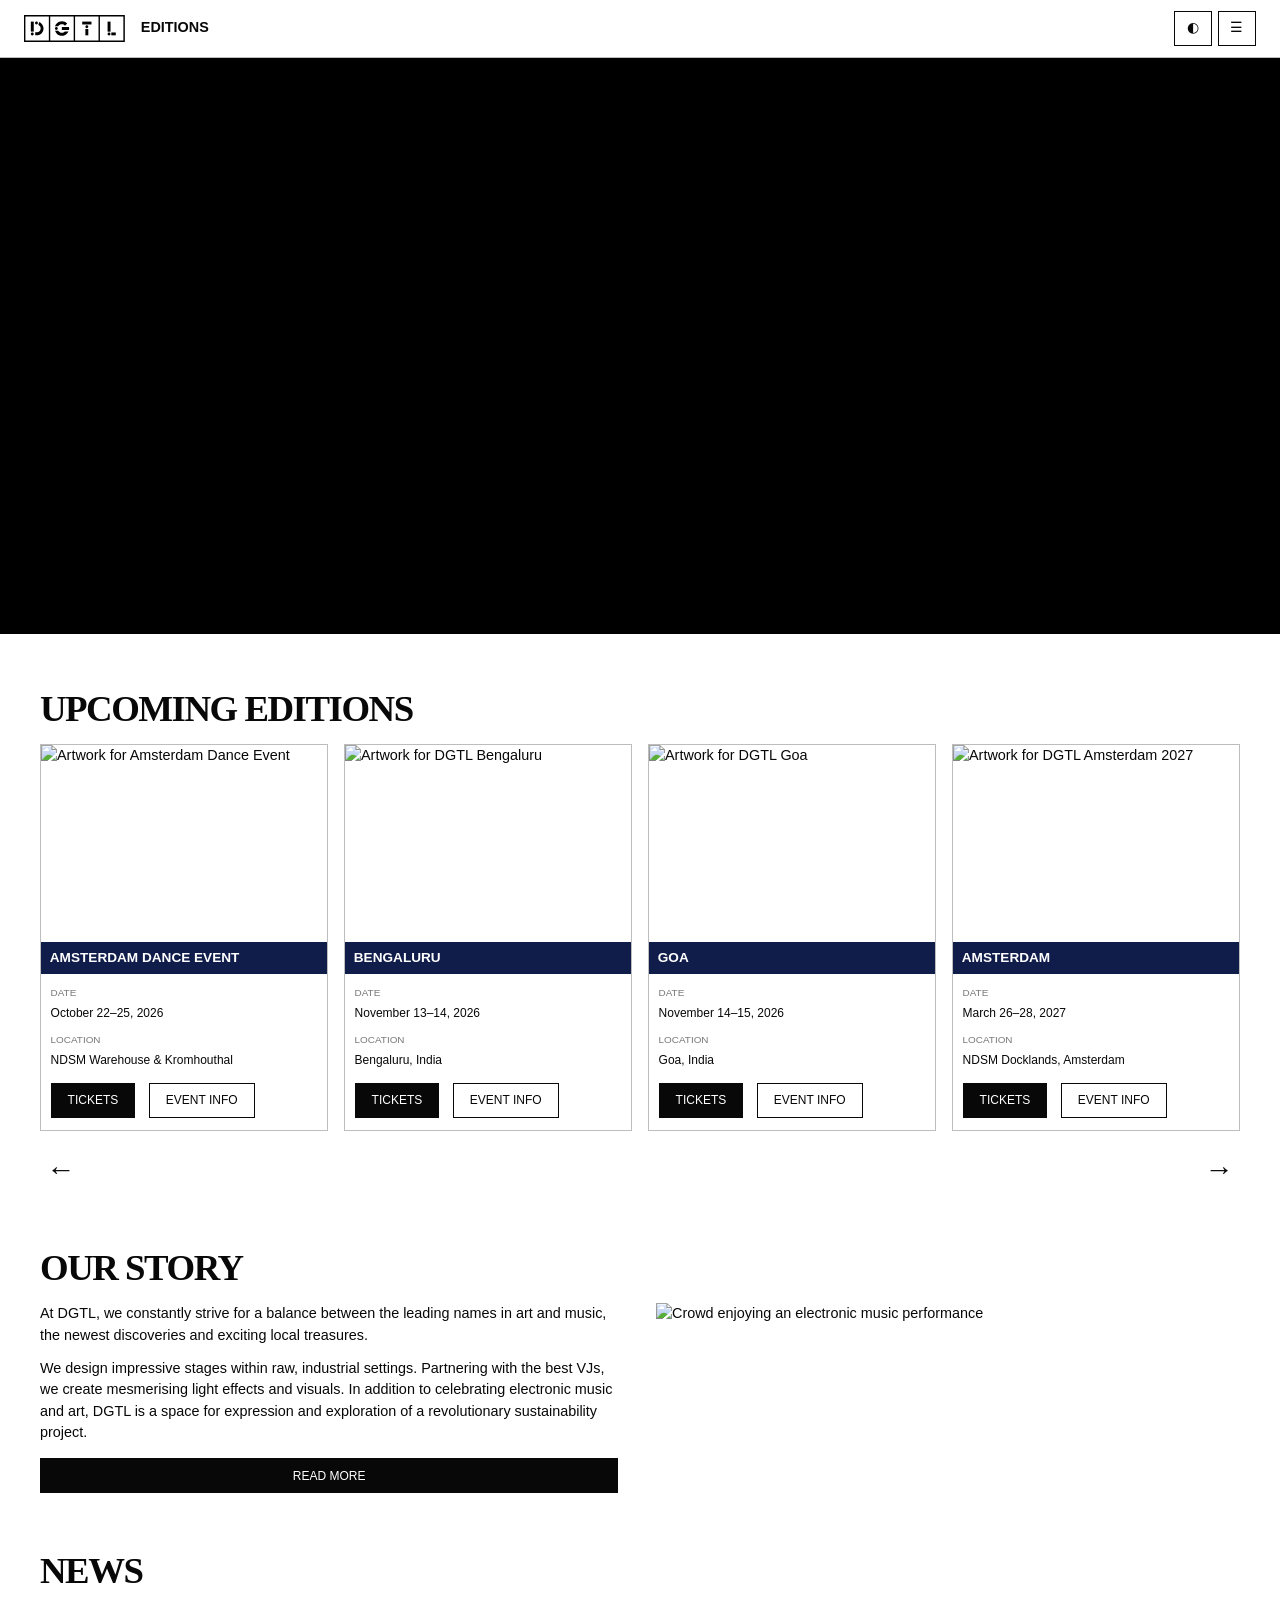
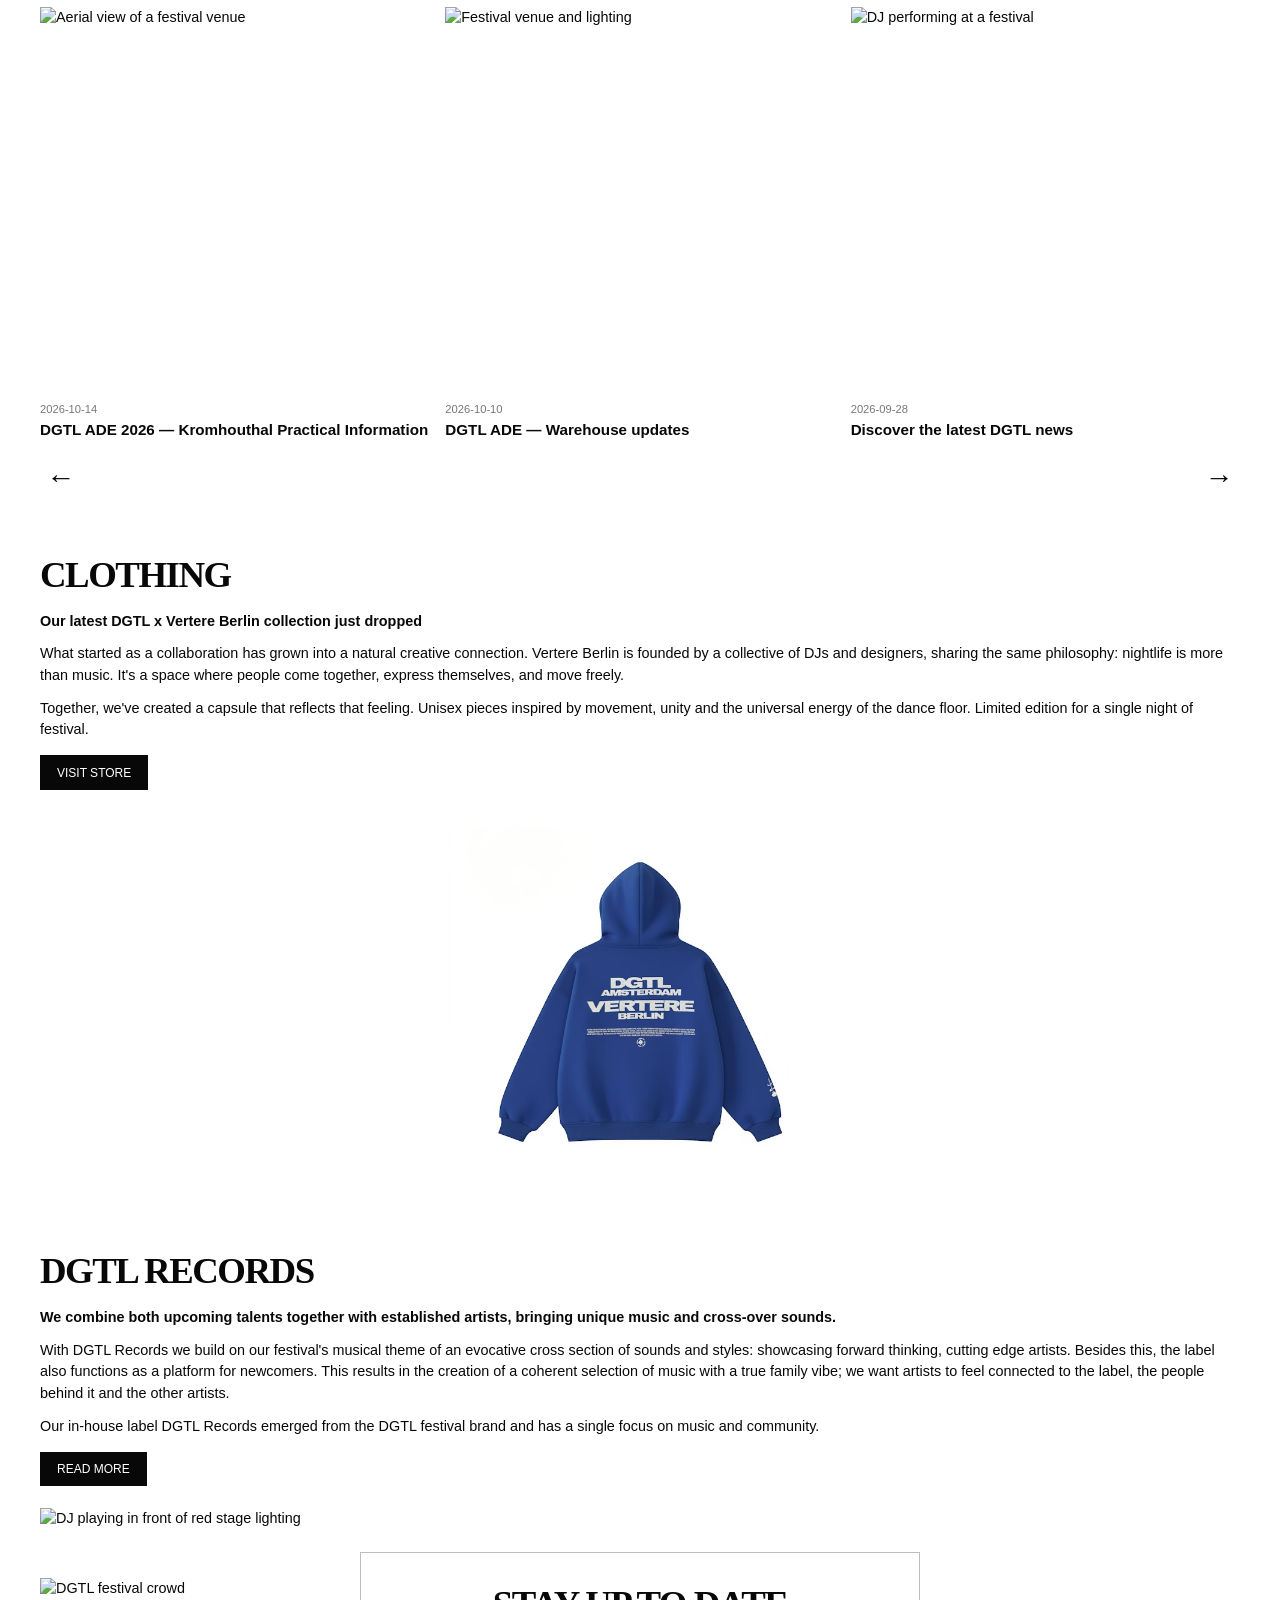
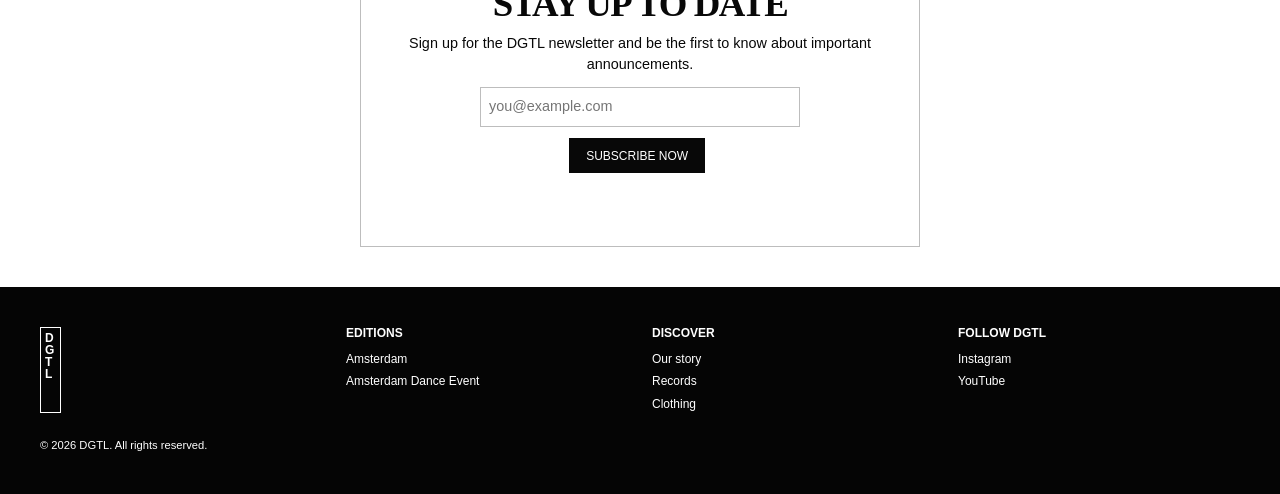
==== index.html @ 449e33d6 "Add files via upload" ====
<!DOCTYPE html>
<html lang="en">
<head>
    <meta charset="UTF-8">
    <meta name="viewport" content="width=device-width, initial-scale=1.0">
    <meta name="description" content="Discover DGTL: upcoming editions, music, clothing and records.">
    <title>DGTL — Homepage</title>
    <link rel="stylesheet" href="style/style.css">
    <script src="script/script.js" defer></script>
</head>
<body>
    <header class="site-header">
        <a class="logo" href="index.html" aria-label="DGTL homepage">
            <img src="img/logo.svg" alt="DGTL">
        </a>

        <nav>
            <ul>
                <li><a href="editions.html">Editions</a></li>
            </ul>
        </nav>

        <nav class="header-actions" aria-label="Main actions">
            <button class="icon-button" id="theme-button" type="button" aria-label="Switch to dark mode" aria-pressed="false">
                <span aria-hidden="true">◐</span>
            </button>
            <button class="icon-button menu-button" id="menu-button" type="button" aria-label="Open menu" aria-expanded="false" aria-controls="main-menu">
                <span aria-hidden="true">☰</span>
            </button>
        </nav>

        <nav class="main-menu" id="main-menu" aria-label="Main navigation">
            <a href="#editions">Editions</a>
            <a href="#story">Our story</a>
            <a href="#news">News</a>
            <a href="#clothing">Clothing</a>
            <a href="#records">DGTL Records</a>
            <button type="button" id="halloween-button">Halloween mode 🎃</button>
        </nav>
    </header>

    <main>
        <section class="hero" aria-label="DGTL introduction">
            <video autoplay muted loop playsinline poster="img/hero.jpg" aria-label="Festival visuals">
                <source src="img/header.mp4" type="video/mp4">
            </video>
        </section>

        <section class="content-section editions-section" id="editions">
            <h1>Upcoming editions</h1>
            <div class="horizontal-list">
                <article class="edition-card">
                    <a href="editions.html">
                        <img src="img/header.mp4" alt="Artwork for Amsterdam Dance Event" loading="lazy">
                        <h2>Amsterdam Dance Event</h2>
                    </a>
                    <p class="label">Date</p><p>October 22–25, 2026</p>
                    <p class="label">Location</p><p>NDSM Warehouse &amp; Kromhouthal</p>
                    <a class="button" href="#ade">Tickets</a>
                    <a class="button button-light" href="#ade">Event info</a>
                </article>

                <article class="edition-card">
                    <a href="#bengaluru">
                        <img src="img/header.mp4" alt="Artwork for DGTL Bengaluru" loading="lazy">
                        <h2>Bengaluru</h2>
                    </a>
                    <p class="label">Date</p><p>November 13–14, 2026</p>
                    <p class="label">Location</p><p>Bengaluru, India</p>
                    <a class="button" href="#bengaluru">Tickets</a>
                    <a class="button button-light" href="#bengaluru">Event info</a>
                </article>

                <article class="edition-card">
                    <a href="#goa">
                        <img src="img/header.mp4" alt="Artwork for DGTL Goa" loading="lazy">
                        <h2>Goa</h2>
                    </a>
                    <p class="label">Date</p><p>November 14–15, 2026</p>
                    <p class="label">Location</p><p>Goa, India</p>
                    <a class="button" href="#goa">Tickets</a>
                    <a class="button button-light" href="#goa">Event info</a>
                </article>

                <article class="edition-card">
                    <a href="amsterdam.html">
                        <img src="img/header.mp4" alt="Artwork for DGTL Amsterdam 2027" loading="lazy">
                        <h2>Amsterdam</h2>
                    </a>
                    <p class="label">Date</p><p>March 26–28, 2027</p>
                    <p class="label">Location</p><p>NDSM Docklands, Amsterdam</p>
                    <a class="button" href="amsterdam.html">Tickets</a>
                    <a class="button button-light" href="amsterdam.html">Event info</a>
                </article>
            </div>
            <div class="carousel-controls">
                <button type="button" class="arrow-button" id="editions-prev" aria-label="Scroll editions left">←</button>
                <button type="button" class="arrow-button" id="editions-next" aria-label="Scroll editions right">→</button>
            </div>
        </section>

        <section class="content-section story-section" id="story">
            <h2>Our story</h2>
            <p>At DGTL, we constantly strive for a balance between the leading names in art and music, the newest discoveries and exciting local treasures.</p>
            <p>We design impressive stages within raw, industrial settings. Partnering with the best VJs, we create mesmerising light effects and visuals. In addition to celebrating electronic music and art, DGTL is a space for expression and exploration of a revolutionary sustainability project.</p>
            <a class="button" href="#story">Read more</a>
            <img class="story-image" src="https://www.datocms-assets.com/146604/1736354357-charlottevdgaag-301.jpg?w=900&amp;h=650&amp;fit=crop" alt="Crowd enjoying an electronic music performance" loading="lazy">
        </section>

        <section class="content-section news-section" id="news">
            <h2>News</h2>
            <div class="horizontal-list news-list">
                <article class="news-card">
                    <a href="#news-one">
                        <img src="https://www.datocms-assets.com/146604/1740145522-dgtlhrsaturday2023-byinfo-kirstenvansanten-nl-179.jpg?w=600&amp;h=600&amp;fit=crop" alt="Aerial view of a festival venue" loading="lazy">
                        <p class="news-date">2026-10-14</p>
                        <h3>DGTL ADE 2026 — Kromhouthal Practical Information</h3>
                    </a>
                </article>
                <article class="news-card">
                    <a href="#news-two">
                        <img src="https://www.datocms-assets.com/146604/1738080850-04_17-dgtl-52.jpg?w=600&amp;h=600&amp;fit=crop" alt="Festival venue and lighting" loading="lazy">
                        <p class="news-date">2026-10-10</p>
                        <h3>DGTL ADE — Warehouse updates</h3>
                    </a>
                </article>
                <article class="news-card">
                    <a href="#news-three">
                        <img src="https://www.datocms-assets.com/146604/1741643101-2023_04_09_dgtl_sunday-227.jpg?w=600&amp;h=600&amp;fit=crop" alt="DJ performing at a festival" loading="lazy">
                        <p class="news-date">2026-09-28</p>
                        <h3>Discover the latest DGTL news</h3>
                    </a>
                </article>
            </div>
            <div class="carousel-controls">
                <button type="button" class="arrow-button" id="news-prev" aria-label="Scroll news left">←</button>
                <button type="button" class="arrow-button" id="news-next" aria-label="Scroll news right">→</button>
            </div>
        </section>

        <section class="content-section clothing-section" id="clothing">
            <h2>Clothing</h2>
            <p><strong>Our latest DGTL x Vertere Berlin collection just dropped</strong></p>
            <p>What started as a collaboration has grown into a natural creative connection. Vertere Berlin is founded by a collective of DJs and designers, sharing the same philosophy: nightlife is more than music. It's a space where people come together, express themselves, and move freely.</p>
            <p>Together, we've created a capsule that reflects that feeling. Unisex pieces inspired by movement, unity and the universal energy of the dance floor. Limited edition for a single night of festival.</p>
            <a class="button" href="https://store.dgtl.nl/">Visit store</a>
            <img class="product-image" src="img/blauwetrui.png" alt="DGTL x Vertere blue hoodie" loading="lazy">
        </section>

        <section class="content-section records-section" id="records">
            <h2>DGTL Records</h2>
            <p><strong>We combine both upcoming talents together with established artists, bringing unique music and cross-over sounds.</strong></p>
            <p>With DGTL Records we build on our festival's musical theme of an evocative cross section of sounds and styles: showcasing forward thinking, cutting edge artists. Besides this, the label also functions as a platform for newcomers. This results in the creation of a coherent selection of music with a true family vibe; we want artists to feel connected to the label, the people behind it and the other artists.</p>
            <p>Our in-house label DGTL Records emerged from the DGTL festival brand and has a single focus on music and community.</p>
            <a class="button" href="#records">Read more</a>
            <img class="records-image" src="https://www.datocms-assets.com/146604/1741643101-2023_04_09_dgtl_sunday-227.jpg?w=900&amp;h=650&amp;fit=crop" alt="DJ playing in front of red stage lighting" loading="lazy">
        </section>

        <section class="newsletter-section">
            <img src="https://www.datocms-assets.com/146604/1738080850-04_17-dgtl-52.jpg?w=900&amp;h=650&amp;fit=crop" alt="DGTL festival crowd" loading="lazy">
            <div class="newsletter-card">
                <h2>Stay up to date</h2>
                <p>Sign up for the DGTL newsletter and be the first to know about important announcements.</p>
                <form id="newsletter-form">
                    <label for="email">Email address</label>
                    <input type="email" id="email" name="email" autocomplete="email" required placeholder="you@example.com">
                    <button class="button" type="submit">Subscribe now</button>
                    <p class="form-message" id="form-message" aria-live="polite"></p>
                </form>
            </div>
        </section>
    </main>

    <footer class="site-footer">
        <a class="footer-logo" href="index.html" aria-label="DGTL homepage">D<br>G<br>T<br>L</a>
        <nav aria-label="Editions">
            <h2>Editions</h2>
            <a href="#editions">Amsterdam</a>
            <a href="#editions">Amsterdam Dance Event</a>
        </nav>
        <nav aria-label="Discover">
            <h2>Discover</h2>
            <a href="#story">Our story</a>
            <a href="#records">Records</a>
            <a href="#clothing">Clothing</a>
        </nav>
        <nav aria-label="Follow DGTL">
            <h2>Follow DGTL</h2>
            <a href="https://www.instagram.com/dgtlfestival/">Instagram</a>
            <a href="https://www.youtube.com/">YouTube</a>
        </nav>
        <p class="copyright">© 2026 DGTL. All rights reserved.</p>
    </footer>
</body>
</html>
---- style/style.css ----
/* Algemene instellingen */
:root {
    --background: #ffffff;
    --text: #080808;
    --surface: #f4f4f4;
    --border: #bdbdbd;
    --accent: #101d4a;
    --button-text: #ffffff;
    --content-width: 75rem;
}

* {
    box-sizing: border-box;
}

html {
    scroll-behavior: smooth;
}

body {
    margin: 0;
    color: var(--text);
    background: var(--background);
    font-family: Arial, Helvetica, sans-serif;
    font-size: 0.9rem;
    line-height: 1.5;
    transition: background-color 250ms ease, color 250ms ease;
}

img, video {
    display: block;
    max-width: 100%;
}

img {
    height: auto;
}

a {
    color: inherit;
    text-decoration: none;
}

button, input {
    font: inherit;
}

button, a {
    -webkit-tap-highlight-color: transparent;
}

a:focus-visible, button:focus-visible, input:focus-visible {
    outline: 3px solid #315bff;
    outline-offset: 3px;
}

h1, h2, h3, p {
    margin-top: 0;
}

h1, h2 {
    font-family: Georgia, 'Times New Roman', serif;
    font-weight: 900;
    text-transform: uppercase;
    line-height: 1.05;
}

h1, h2 {
    font-size: clamp(1.45rem, 4vw, 2.3rem);
    letter-spacing: -0.04em;
}

h3 {
    font-size: 0.95rem;
    line-height: 1.25;
}

/* Header */
.site-header {
    position: relative;
    z-index: 2;
    display: flex;
    align-items: center;
    justify-content: space-between;
    gap: 1rem;
    min-height: 3.6rem;
    padding: 0.45rem 0.8rem;
    border-bottom: 1px solid var(--border);
    background: var(--background);
}

header nav:first-of-type {
    flex: 1;
}

header nav ul {
    display: flex;
    align-items: center;
    gap: 2rem;

    padding: 0;
    margin: 0;

    list-style: none;
}

header nav li a {
    display: inline-block;
    padding: 0.5rem 0;

    font-size: 0.9rem;
    font-weight: 700;
    text-transform: uppercase;
}

header nav li a:hover {
    text-decoration: underline;
    text-underline-offset: 4px;
}

.logo img {
    width: 6.3rem;
}

.header-actions {
    display: flex;
    gap: 0.35rem;
}

.icon-button {
    display: grid;
    place-items: center;
    min-width: 2.4rem;
    min-height: 2.2rem;
    border: 1px solid var(--text);
    color: var(--text);
    background: var(--background);
    cursor: pointer;
}

.icon-button:hover {
    color: var(--button-text);
    background: var(--accent);
}

.main-menu {
    display: none;
    position: absolute;
    top: 100%;
    right: 0.8rem;
    width: min(17rem, calc(100vw - 1.6rem));
    padding: 0.75rem;
    border: 1px solid var(--border);
    background: var(--background);
    box-shadow: 0 0.6rem 1.5rem rgb(0 0 0 / 15%);
}

.main-menu.is-open {
    display: grid;
    gap: 0.25rem;
}

.main-menu a, .main-menu button {
    padding: 0.7rem;
    text-align: left;
    border: 0;
    color: var(--text);
    background: transparent;
    cursor: pointer;
}

.main-menu a:hover, .main-menu button:hover {
    background: var(--surface);
    text-decoration: underline;
    text-underline-offset: 0.2rem;
}

/* Grote hero-video */
.hero {
    background: #000;
}

.hero video {
    width: 100%;
    height: clamp(5.2rem, 25vw, 22rem);
    object-fit: cover;
}

/* Algemene secties */
.content-section {
    width: min(var(--content-width), calc(100% - 1.5rem));
    margin: 0 auto;
    padding: 2.3rem 0 0;
}

.content-section h1, .content-section h2 {
    margin-bottom: 1rem;
}

.content-section p {
    margin-bottom: 0.7rem;
}

.button {
    display: inline-flex;
    align-items: center;
    justify-content: center;
    min-height: 2rem;
    margin: 0.2rem 0.35rem 0.2rem 0;
    padding: 0.45rem 1rem;
    border: 1px solid var(--text);
    color: var(--button-text);
    background: var(--text);
    font-size: 0.75rem;
    text-align: center;
    text-transform: uppercase;
    transition: color 180ms ease, background-color 180ms ease, transform 180ms ease;
}

.button:hover {
    color: var(--text);
    background: var(--background);
    transform: translateY(-2px);
}

.button-light {
    color: var(--text);
    background: var(--background);
}

.button-light:hover {
    color: var(--button-text);
    background: var(--text);
}

/* Horizontale editie- en nieuwskaarten */
.horizontal-list {
    display: grid;
    grid-auto-columns: 82%;
    grid-auto-flow: column;
    gap: 0.7rem;
    overflow-x: auto;
    padding: 0 0 0.8rem;
    scroll-snap-type: x mandatory;
    scrollbar-width: thin;
}

.edition-card, .news-card {
    min-width: 0;
    scroll-snap-align: start;
}

.edition-card {
    padding-bottom: 0.8rem;
    border: 1px solid var(--border);
}

.edition-card > a:first-child {
    display: block;
}

.edition-card img, .news-card img {
    width: 100%;
    aspect-ratio: 1.45 / 1;
    object-fit: cover;
    transition: transform 250ms ease, filter 250ms ease;
}

.edition-card h2 {
    margin: 0;
    padding: 0.55rem;
    color: white;
    background: var(--accent);
    font-family: Arial, Helvetica, sans-serif;
    font-size: 0.85rem;
    letter-spacing: 0;
}

.edition-card p {
    margin: 0.2rem 0.6rem;
    font-size: 0.75rem;
}

.edition-card .label {
    margin-top: 0.7rem;
    color: #777;
    font-size: 0.62rem;
    text-transform: uppercase;
}

.edition-card .button {
    margin: 0.7rem 0 0 0.6rem;
}

.edition-card:hover img, .news-card:hover img {
    transform: scale(1.025);
    filter: contrast(1.08);
}

.carousel-controls {
    display: flex;
    justify-content: space-between;
    margin-top: 0.2rem;
}

.arrow-button {
    min-width: 2.6rem;
    min-height: 2.6rem;
    border: 0;
    color: var(--text);
    background: transparent;
    font-size: 1.8rem;
    cursor: pointer;
}

.arrow-button:hover {
    transform: translateX(3px);
}

/* Our story */
.story-image {
    width: 100%;
    max-height: 24rem;
    margin-top: 1.2rem;
    object-fit: cover;
}

/* News */
.news-card img {
    aspect-ratio: 1 / 1;
}

.news-card .news-date {
    margin: 0.35rem 0 0.1rem;
    color: #777;
    font-size: 0.7rem;
}

.news-card h3 {
    margin: 0;
}

/* Clothing and records */
.product-image, .records-image {
    width: 100%;
    margin-top: 1.2rem;
    object-fit: cover;
}

.product-image {
    max-height: 24rem;
    object-fit: contain;
}

.records-image {
    max-height: 24rem;
}

/* Newsletter */
.newsletter-section {
    position: relative;
    width: min(var(--content-width), calc(100% - 1.5rem));
    margin: 3rem auto 2.5rem;
}

.newsletter-section > img {
    width: 100%;
    max-height: 24rem;
    object-fit: cover;
}

.newsletter-card {
    position: relative;
    width: 92%;
    margin: -1.5rem auto 0;
    padding: 1.2rem;
    color: var(--text);
    background: var(--background);
    text-align: center;
    border: 1px solid var(--border);
}

.newsletter-card h2 {
    margin-bottom: 0.6rem;
}

.newsletter-card p {
    margin-bottom: 0.7rem;
}

.newsletter-card form {
    display: grid;
    gap: 0.5rem;
    justify-items: center;
}

.newsletter-card label {
    position: absolute;
    width: 1px;
    height: 1px;
    overflow: hidden;
    clip-path: inset(50%);
}

.newsletter-card input {
    width: min(100%, 20rem);
    min-height: 2.5rem;
    padding: 0.5rem;
    border: 1px solid var(--border);
    color: var(--text);
    background: var(--background);
}

.form-message {
    min-height: 1.2rem;
    font-size: 0.8rem;
}

/* Footer */
.site-footer {
    display: grid;
    grid-template-columns: repeat(2, minmax(0, 1fr));
    gap: 1.5rem;
    padding: 1.5rem 1rem;
    color: #fff;
    background: #050505;
}

.footer-logo {
    display: block;
    width: fit-content;
    padding: 0.25rem;
    border: 1px solid white;
    font-weight: 900;
    line-height: 1;
    letter-spacing: 0.1em;
}

.site-footer nav {
    display: grid;
    align-content: start;
    gap: 0.3rem;
}

.site-footer h2 {
    margin-bottom: 0.3rem;
    font-family: Arial, Helvetica, sans-serif;
    font-size: 0.75rem;
    letter-spacing: 0;
}

.site-footer a {
    font-size: 0.75rem;
}

.site-footer a:hover {
    text-decoration: underline;
}

.copyright {
    grid-column: 1 / -1;
    margin: 0;
    font-size: 0.7rem;
}

/* Thema's: JavaScript zet een klasse op body */
body.dark-mode {
    --background: #111111;
    --text: #f5f5f5;
    --surface: #242424;
    --border: #555555;
    --accent: #333333;
    --button-text: #111111;
}

body.halloween-mode {
    --background: #17100b;
    --text: #fff0df;
    --surface: #2c1a10;
    --border: #a84c16;
    --accent: #f26a13;
    --button-text: #111111;
}

body.halloween-mode .edition-card h2 {
    color: #1b0e05;
    background: #ff8a24;
}

body.halloween-mode .hero {
    background: #1b0e05;
}

/* Beweging verminderen als de bezoeker dit instelt */
@media (prefers-reduced-motion: reduce) {
    html {
        scroll-behavior: auto;
    }

    *, *::before, *::after {
        animation-duration: 0.01ms !important;
        transition-duration: 0.01ms !important;
        scroll-behavior: auto !important;
    }
}

/* Grotere schermen */
@media (min-width: 700px) {
    .site-header {
        padding-inline: 1.5rem;
    }

    .main-menu {
        right: 1.5rem;
    }

    .content-section {
        padding-top: 3.5rem;
    }

    .horizontal-list {
        grid-auto-columns: minmax(15rem, 1fr);
        grid-auto-columns: 32%;
        gap: 1rem;
    }

    .story-section {
        display: grid;
        grid-template-columns: 1fr 1fr;
        column-gap: 2rem;
        align-items: start;
    }

    .story-section h2 {
        grid-column: 1 / -1;
    }

    .story-image {
        grid-column: 2;
        grid-row: 2 / span 4;
        margin-top: 0;
    }

    .newsletter-card {
        width: min(70%, 35rem);
        margin-top: -3rem;
        padding: 2rem;
    }

    .site-footer {
        grid-template-columns: repeat(4, minmax(0, 1fr));
        padding: 2.5rem;
    }
}

@media (min-width: 1000px) {
    .hero video {
        height: min(55vw, 36rem);
    }

    .horizontal-list {
        grid-auto-columns: calc((100% - 3rem) / 4);
    }

    .news-list {
        grid-auto-columns: calc((100% - 2rem) / 3);
    }
}

/* Amsterdam editions page */

.amsterdam-hero {
    position: relative;
    width: 100%;
    height: 500px;
    overflow: hidden;
}

.amsterdam-hero video {
    width: 100%;
    height: 100%;
    object-fit: cover;
}

.amsterdam-event-info {
    display: grid;
    grid-template-columns: 1fr 2fr;
    gap: 40px;
    padding: 50px 5%;
}

@media (max-width: 700px) {
    .amsterdam-hero {
        height: 300px;
    }

    .amsterdam-event-info {
        grid-template-columns: 1fr;
        gap: 25px;
        padding: 30px 5%;
    }
}

/* ========================================
   AMSTERDAM EDITIONS PAGINA
======================================== */

.amsterdam-page .amsterdam-hero {
    position: relative;
    display: grid;
    place-items: center;
    height: clamp(16rem, 42vw, 35rem);
    overflow: hidden;
    color: white;
    background: #3720b8;
    text-align: center;
}

.amsterdam-page .amsterdam-hero video,
.amsterdam-page .amsterdam-hero-fallback {
    position: absolute;
    inset: 0;
    width: 100%;
    height: 100%;
    object-fit: cover;
}

.amsterdam-page .amsterdam-hero-fallback {
    background:
        linear-gradient(135deg, transparent 20%, #a627e6 20% 42%, transparent 42%),
        linear-gradient(35deg, #e94365 0 25%, #3520e8 25% 60%, #11152f 60%);
}

.amsterdam-page .amsterdam-hero-content {
    position: relative;
    z-index: 1;
    padding: 1rem;
    text-shadow: 0 2px 10px rgb(0 0 0 / 35%);
}

.amsterdam-page .amsterdam-hero h1 {
    font-family: Arial, Helvetica, sans-serif;
    font-size: clamp(2rem, 7vw, 5rem);
    line-height: 0.95;
    letter-spacing: -0.06em;
}

.amsterdam-page .amsterdam-event-info {
    display: grid;
    grid-template-columns: minmax(13rem, 0.8fr) minmax(0, 1.7fr);
    gap: clamp(1.5rem, 5vw, 4.5rem);
    width: min(var(--content-width), calc(100% - 1.5rem));
    margin: 0 auto;
    padding-top: 2.5rem;
}

.amsterdam-page .amsterdam-signup {
    display: flex;
    width: 100%;
    background: #1717e9;
    color: white;
}

.amsterdam-page .amsterdam-event-details {
    display: grid;
    gap: 1.2rem;
    margin-top: 0.8rem;
    padding: 1.4rem;
    background: #f0f0f5;
    color: #111;
    font-size: 0.75rem;
}

.amsterdam-page .amsterdam-detail-label {
    display: block;
    margin-bottom: 0.3rem;
    color: #777;
    font-size: 0.6rem;
    text-transform: uppercase;
}

.amsterdam-page .amsterdam-tabs,
.amsterdam-page .amsterdam-faq-tabs {
    display: flex;
    gap: 1.2rem;
    border-bottom: 1px solid var(--text);
}

.amsterdam-page .amsterdam-tab,
.amsterdam-page .amsterdam-faq-tabs button {
    padding: 0.6rem 0;
    border: 0;
    color: var(--text);
    background: transparent;
    font-size: 0.75rem;
    text-transform: uppercase;
    cursor: pointer;
}

.amsterdam-page .amsterdam-tab.is-active,
.amsterdam-page .amsterdam-faq-tabs button.is-active {
    color: #1717e9;
    text-decoration: underline;
    text-underline-offset: 0.3rem;
}

.amsterdam-page .is-hidden {
    display: none !important;
}

.amsterdam-page .amsterdam-about-image {
    width: min(100%, 32rem);
    max-height: 24rem;
    margin: 1.5rem auto;
    object-fit: cover;
}

.amsterdam-page .amsterdam-video-card {
    position: relative;
    display: block;
    width: min(100%, 25rem);
    margin: 1.5rem auto;
}

.amsterdam-page .amsterdam-video-card img {
    width: 100%;
    aspect-ratio: 16 / 9;
    object-fit: cover;
}

.amsterdam-page .amsterdam-video-card span {
    position: absolute;
    top: 50%;
    left: 50%;
    display: grid;
    width: 3rem;
    height: 3rem;
    place-items: center;
    border-radius: 50%;
    color: white;
    background: rgb(0 0 0 / 65%);
    transform: translate(-50%, -50%);
}

.amsterdam-page .amsterdam-carousel-track {
    display: flex;
    gap: 0.7rem;
    overflow-x: auto;
    scroll-snap-type: x mandatory;
    scrollbar-width: none;
}

.amsterdam-page .amsterdam-carousel-track img {
    flex: 0 0 78%;
    width: 78%;
    aspect-ratio: 4 / 3;
    object-fit: cover;
    scroll-snap-align: start;
}

.amsterdam-page .amsterdam-carousel-arrow {
    margin-top: 0.4rem;
    border: 0;
    background: transparent;
    color: var(--text);
    font-size: 1.8rem;
    cursor: pointer;
}

.amsterdam-page .amsterdam-news-grid {
    display: grid;
    grid-template-columns: repeat(2, minmax(0, 1fr));
    gap: 0.8rem;
}

.amsterdam-page .amsterdam-news-card img {
    width: 100%;
    aspect-ratio: 1 / 1;
    object-fit: cover;
}

.amsterdam-page .amsterdam-merch {
    display: grid;
    grid-template-columns: 1fr 1fr;
    gap: 2rem;
    align-items: center;
}

.amsterdam-page .amsterdam-merch-image img {
    width: 100%;
}

.amsterdam-page .amsterdam-partner-grid {
    display: grid;
    grid-template-columns: repeat(4, minmax(0, 1fr));
    gap: 2rem 1rem;
    align-items: center;
    text-align: center;
    font-weight: 900;
}

.amsterdam-page .amsterdam-partner-round {
    display: grid;
    width: 3.5rem;
    height: 3.5rem;
    place-items: center;
    justify-self: center;
    border: 2px solid var(--text);
    border-radius: 50%;
}

.amsterdam-page .amsterdam-faq-list details {
    border-bottom: 1px solid var(--border);
}

.amsterdam-page .amsterdam-faq-list summary {
    padding: 0.9rem 1.5rem 0.9rem 0;
    cursor: pointer;
    font-size: 0.72rem;
    font-weight: 700;
    text-transform: uppercase;
}

.amsterdam-page .amsterdam-faq-list details p {
    font-size: 0.8rem;
}

@media (max-width: 699px) {
    .amsterdam-page .amsterdam-event-info {
        grid-template-columns: 1fr;
        gap: 2rem;
        padding-top: 1.5rem;
    }

    .amsterdam-page .amsterdam-hero {
        height: 48vw;
        min-height: 14rem;
    }

    .amsterdam-page .amsterdam-news-grid {
        gap: 0.65rem;
    }

    .amsterdam-page .amsterdam-news-card h3 {
        font-size: 0.7rem;
    }

    .amsterdam-page .amsterdam-merch {
        grid-template-columns: 1fr;
        gap: 1.3rem;
    }

    .amsterdam-page .amsterdam-partner-grid {
        grid-template-columns: repeat(2, minmax(0, 1fr));
    }
}

/* Algemene verbeteringen voor de mobiele weergave */
.amsterdam-page {
    width: 100%;
    overflow-x: hidden;
}

.amsterdam-page img,
.amsterdam-page video {
    max-width: 100%;
}

.amsterdam-page .amsterdam-news-grid,
.amsterdam-page .amsterdam-partner-grid {
    width: 100%;
    box-sizing: border-box;
}

.amsterdam-page .amsterdam-news-card img {
    display: block;
    width: 100%;
    height: auto;
    object-fit: cover;
}

.amsterdam-page .amsterdam-hero video {
    display: block;
    width: 100%;
    height: 100%;
    object-fit: cover;
}

@media (max-width: 600px) {
    .amsterdam-page .amsterdam-news-grid {
        grid-template-columns: 1fr;
    }

    .amsterdam-page .amsterdam-news-card {
        min-width: 0;
    }
}

/* Header van de Amsterdam-pagina */
.amsterdam-page .site-header {
    display: flex;
    align-items: center;
    justify-content: space-between;
    gap: 0.6rem;
    padding: 0.6rem 1rem;
}

.amsterdam-page .site-header .brand {
    display: block;
    flex: 0 0 auto;
}

.amsterdam-page .site-header .brand img {
    width: 6rem;
    max-width: 100%;
}

.amsterdam-page .main-nav {
    display: flex;
    flex: 1 1 auto;
    align-items: center;
    justify-content: center;
    gap: clamp(0.4rem, 1.5vw, 1.5rem);
}

.amsterdam-page .main-nav a {
    font-size: clamp(0.55rem, 1vw, 0.85rem);
    line-height: 1.2;
    text-transform: uppercase;
}

.amsterdam-page .main-nav a.active {
    font-weight: 700;
}

.amsterdam-page .header-actions {
    flex: 0 0 auto;
}

@media (max-width: 600px) {
    .amsterdam-page .site-header {
        gap: 0.4rem;
        padding: 0.5rem;
    }

    .amsterdam-page .site-header .brand img {
        width: 4.5rem;
    }

    .amsterdam-page .main-nav {
        flex-direction: column;
        align-items: flex-start;
        gap: 0.2rem;
        min-width: 0;
    }

    .amsterdam-page .main-nav a {
        padding: 0;
        font-size: 0.6rem;
    }

    .amsterdam-page .header-actions {
        gap: 0.2rem;
    }

    .amsterdam-page .icon-button {
        min-width: 2rem;
        min-height: 2rem;
        padding: 0.2rem;
    }
}

/* Uitlijning van de Amsterdam-secties */
.amsterdam-page .section-wrap {
    width: min(var(--content-width), calc(100% - 2rem));
    margin-right: auto;
    margin-left: auto;
}

.amsterdam-page #gallery,
.amsterdam-page #event-news,
.amsterdam-page .partners,
.amsterdam-page .faq-section {
    padding-top: 2.5rem;
}

.amsterdam-page .section-heading {
    display: flex;
    align-items: baseline;
    justify-content: space-between;
    gap: 1rem;
}

.amsterdam-page .amsterdam-carousel-track {
    display: flex;
    gap: 0.8rem;
    overflow-x: auto;
    padding-bottom: 0.75rem;
    scroll-snap-type: x mandatory;
    -webkit-overflow-scrolling: touch;
}

.amsterdam-page .amsterdam-carousel-track img {
    flex: 0 0 80%;
    width: 80%;
    height: auto;
    aspect-ratio: 4 / 3;
    object-fit: cover;
    scroll-snap-align: start;
}

.amsterdam-page .amsterdam-news-grid {
    display: grid;
    grid-template-columns: repeat(2, minmax(0, 1fr));
    gap: 1rem;
}

.amsterdam-page .amsterdam-news-card {
    min-width: 0;
}

.amsterdam-page .amsterdam-news-card img {
    width: 100%;
    aspect-ratio: 4 / 3;
    object-fit: cover;
}

.amsterdam-page .amsterdam-news-card .date {
    margin-top: 0.75rem;
    color: #777;
    font-size: 0.7rem;
}

@media (max-width: 600px) {
    .amsterdam-page .section-wrap {
        width: calc(100% - 2rem);
    }

    .amsterdam-page .amsterdam-news-grid {
        grid-template-columns: 1fr;
        gap: 1.5rem;
    }

    .amsterdam-page .amsterdam-carousel-track img {
        flex-basis: 85%;
        width: 85%;
    }
}

/* ========================================
   FIXES VOOR DE AMSTERDAM-PAGINA
======================================== */

/* Algemene instellingen */
.amsterdam-page {
    width: 100%;
    overflow-x: hidden;
}

.amsterdam-page .section-wrap {
    width: min(75rem, calc(100% - 2rem));
    margin-right: auto;
    margin-left: auto;
    padding-top: 2.5rem;
}

/* Header */
.amsterdam-page .site-header {
    min-height: 3.5rem;
    padding: 0.5rem 1rem;
}

.amsterdam-page .site-header .brand img {
    width: 6rem;
    height: auto;
}

/* Navigatie onder de header */
.amsterdam-page .amsterdam-main-nav {
    display: flex;
    flex-wrap: wrap;
    align-items: center;
    justify-content: space-between;
    gap: 0.5rem;
    padding: 0.65rem 1rem;
    border-bottom: 1px solid var(--border);
    background: var(--background);
}

.amsterdam-page .amsterdam-main-nav a {
    font-size: 0.7rem;
    text-transform: uppercase;
}

.amsterdam-page .amsterdam-main-nav a.active {
    font-weight: 700;
    text-decoration: underline;
    text-underline-offset: 0.25rem;
}

/* Hero */
.amsterdam-page .amsterdam-hero {
    position: relative;
    display: grid;
    place-items: center;
    width: 100%;
    height: clamp(18rem, 42vw, 35rem);
    overflow: hidden;
    color: white;
    background: #3520e8;
    text-align: center;
}

.amsterdam-page .amsterdam-hero video {
    position: absolute;
    inset: 0;
    width: 100%;
    height: 100%;
    object-fit: cover;
}

.amsterdam-page .amsterdam-hero-content {
    position: relative;
    z-index: 1;
    padding: 1rem;
    text-shadow: 0 2px 10px rgb(0 0 0 / 40%);
}

.amsterdam-page .amsterdam-hero .eyebrow {
    margin-bottom: 0.5rem;
    font-size: 0.8rem;
    font-weight: 700;
}

.amsterdam-page .amsterdam-hero h1 {
    margin-bottom: 0.75rem;
    font-family: Arial, Helvetica, sans-serif;
    font-size: clamp(2rem, 7vw, 5rem);
    line-height: 0.95;
    letter-spacing: -0.06em;
}

.amsterdam-page .amsterdam-hero-content p:last-child {
    margin-bottom: 0;
}

/* Eventinformatie */
.amsterdam-page .amsterdam-event-info {
    display: grid;
    grid-template-columns: minmax(13rem, 0.8fr) minmax(0, 1.7fr);
    gap: 2.5rem;
    width: min(75rem, calc(100% - 2rem));
    margin: 0 auto;
    padding: 2.5rem 0 0;
}

.amsterdam-page .ticket-column {
    min-width: 0;
}

.amsterdam-page .amsterdam-signup {
    display: flex;
    width: 100%;
    min-height: 2.5rem;
    margin: 0 0 1rem;
    color: white;
    background: #1717e9;
    border-color: #1717e9;
}

.amsterdam-page .amsterdam-event-details {
    display: grid;
    gap: 1rem;
    margin-top: 0;
    padding: 1.2rem;
    color: #111;
    background: #f0f0f5;
    font-size: 0.75rem;
}

.amsterdam-page .amsterdam-event-details p {
    margin-bottom: 0;
}

.amsterdam-page .amsterdam-detail-label {
    display: block;
    margin-bottom: 0.25rem;
    color: #777;
    font-size: 0.65rem;
    text-transform: uppercase;
}

/* About, News en FAQ-tabs */
.amsterdam-page .event-intro {
    min-width: 0;
}

.amsterdam-page .amsterdam-tabs {
    display: flex;
    gap: 1.2rem;
    margin-bottom: 1rem;
    border-bottom: 1px solid var(--border);
}

.amsterdam-page .amsterdam-tab {
    padding: 0.6rem 0;
    border: 0;
    color: var(--text);
    background: transparent;
    font-size: 0.75rem;
    text-transform: uppercase;
    cursor: pointer;
}

.amsterdam-page .amsterdam-tab.is-active {
    color: #1717e9;
    text-decoration: underline;
    text-underline-offset: 0.3rem;
}

.amsterdam-page .amsterdam-tab-panel h2 {
    margin-bottom: 0.8rem;
}

.amsterdam-page .amsterdam-tab-panel p {
    margin-bottom: 0.75rem;
}

.amsterdam-page .is-hidden {
    display: none !important;
}

/* Afbeelding bij About */
.amsterdam-page .amsterdam-about-image {
    display: block;
    width: 100%;
    max-height: 25rem;
    margin: 1.25rem 0;
    object-fit: cover;
}

/* Aftermovie */
.amsterdam-page .amsterdam-video-card {
    position: relative;
    display: block;
    width: 100%;
    margin: 1.25rem 0;
}

.amsterdam-page .amsterdam-video-card img {
    width: 100%;
    aspect-ratio: 16 / 9;
    object-fit: cover;
}

.amsterdam-page .amsterdam-video-card span {
    position: absolute;
    top: 50%;
    left: 50%;
    display: grid;
    width: 3rem;
    height: 3rem;
    place-items: center;
    border-radius: 50%;
    color: white;
    background: rgb(0 0 0 / 70%);
    transform: translate(-50%, -50%);
}

/* Sectiekoppen */
.amsterdam-page .section-heading {
    display: flex;
    align-items: baseline;
    justify-content: space-between;
    gap: 1rem;
}

.amsterdam-page .section-heading h2 {
    margin-bottom: 1rem;
}

.amsterdam-page .section-heading p,
.amsterdam-page .section-heading a {
    font-size: 0.75rem;
}

/* Galerij */
.amsterdam-page .carousel {
    min-width: 0;
}

.amsterdam-page .amsterdam-carousel-track {
    display: flex;
    gap: 0.75rem;
    overflow-x: auto;
    padding-bottom: 0.75rem;
    scroll-behavior: smooth;
    scroll-snap-type: x mandatory;
    -webkit-overflow-scrolling: touch;
    scrollbar-width: none;
}

.amsterdam-page .amsterdam-carousel-track::-webkit-scrollbar {
    display: none;
}

.amsterdam-page .amsterdam-carousel-track img {
    flex: 0 0 80%;
    width: 80%;
    aspect-ratio: 4 / 3;
    object-fit: cover;
    scroll-snap-align: start;
}

.amsterdam-page .amsterdam-carousel-arrow {
    margin: 0.25rem 0;
    padding: 0.2rem 0.5rem;
    border: 0;
    color: var(--text);
    background: transparent;
    font-size: 1.5rem;
    cursor: pointer;
}

/* Eventnieuws */
.amsterdam-page .amsterdam-news-grid {
    display: grid;
    grid-template-columns: repeat(2, minmax(0, 1fr));
    gap: 1rem;
}

.amsterdam-page .amsterdam-news-card {
    min-width: 0;
}

.amsterdam-page .amsterdam-news-card img {
    display: block;
    width: 100%;
    aspect-ratio: 4 / 3;
    object-fit: cover;
}

.amsterdam-page .amsterdam-news-card .date {
    margin: 0.75rem 0 0.25rem;
    color: #777;
    font-size: 0.7rem;
}

.amsterdam-page .amsterdam-news-card h3 {
    font-size: 0.9rem;
}

/* Kleding */
.amsterdam-page .amsterdam-merch {
    display: grid;
    grid-template-columns: 1fr 1fr;
    gap: 2rem;
    align-items: center;
}

.amsterdam-page .amsterdam-merch-image img {
    display: block;
    width: 100%;
    height: auto;
    object-fit: cover;
}

.amsterdam-page .merch-copy {
    min-width: 0;
}

.amsterdam-page .merch-copy h2 {
    margin-bottom: 0.75rem;
}

.amsterdam-page .merch-copy p {
    font-size: 0.85rem;
}

/* Partnerlogo's */
.amsterdam-page .amsterdam-partner-grid {
    display: grid;
    grid-template-columns: repeat(4, minmax(0, 1fr));
    gap: 2rem 1.5rem;
    align-items: center;
}

.amsterdam-page .amsterdam-partner-grid img {
    display: block;
    width: 100%;
    max-width: 8rem;
    max-height: 4rem;
    margin: auto;
    object-fit: contain;
}

/* FAQ */
.amsterdam-page .amsterdam-faq-tabs {
    display: flex;
    gap: 1.25rem;
    margin-bottom: 0.5rem;
    border-bottom: 1px solid var(--border);
}

.amsterdam-page .amsterdam-faq-tabs button {
    padding: 0.65rem 0;
    border: 0;
    color: var(--text);
    background: transparent;
    font-size: 0.75rem;
    text-transform: uppercase;
    cursor: pointer;
}

.amsterdam-page .amsterdam-faq-tabs button.is-active {
    color: #1717e9;
    text-decoration: underline;
    text-underline-offset: 0.3rem;
}

.amsterdam-page .amsterdam-faq-list details {
    border-bottom: 1px solid var(--border);
}

.amsterdam-page .amsterdam-faq-list summary {
    padding: 0.9rem 1.5rem 0.9rem 0;
    font-size: 0.75rem;
    font-weight: 700;
    text-transform: uppercase;
    cursor: pointer;
}

.amsterdam-page .amsterdam-faq-list details p {
    padding-right: 1rem;
    font-size: 0.85rem;
}

/* Footer */
.amsterdam-page .site-footer {
    margin-top: 3rem;
}

/* Mobiele weergave */
@media (max-width: 699px) {
    .amsterdam-page .site-header .brand img {
        width: 4.5rem;
    }

    .amsterdam-page .amsterdam-main-nav {
        gap: 0.35rem;
        padding: 0.5rem;
    }

    .amsterdam-page .amsterdam-main-nav a {
        font-size: 0.58rem;
    }

    .amsterdam-page .amsterdam-hero {
        height: 48vw;
        min-height: 14rem;
        max-height: 23rem;
    }

    .amsterdam-page .amsterdam-event-info {
        grid-template-columns: 1fr;
        gap: 1.5rem;
        padding-top: 1.5rem;
    }

    .amsterdam-page .section-wrap {
        width: calc(100% - 2rem);
        padding-top: 2rem;
    }

    .amsterdam-page .amsterdam-carousel-track img {
        flex-basis: 85%;
        width: 85%;
    }

    .amsterdam-page .amsterdam-news-grid {
        grid-template-columns: 1fr;
        gap: 1.5rem;
    }

    .amsterdam-page .amsterdam-merch {
        grid-template-columns: 1fr;
        gap: 1rem;
    }

    .amsterdam-page .amsterdam-partner-grid {
        grid-template-columns: repeat(2, minmax(0, 1fr));
        gap: 2rem 1rem;
    }

    .amsterdam-page .amsterdam-partner-grid img {
        max-width: 7rem;
        max-height: 3.5rem;
    }
}

/* Desktop */
@media (min-width: 1000px) {
    .amsterdam-page .amsterdam-carousel-track img {
        flex-basis: 32%;
        width: 32%;
    }
}
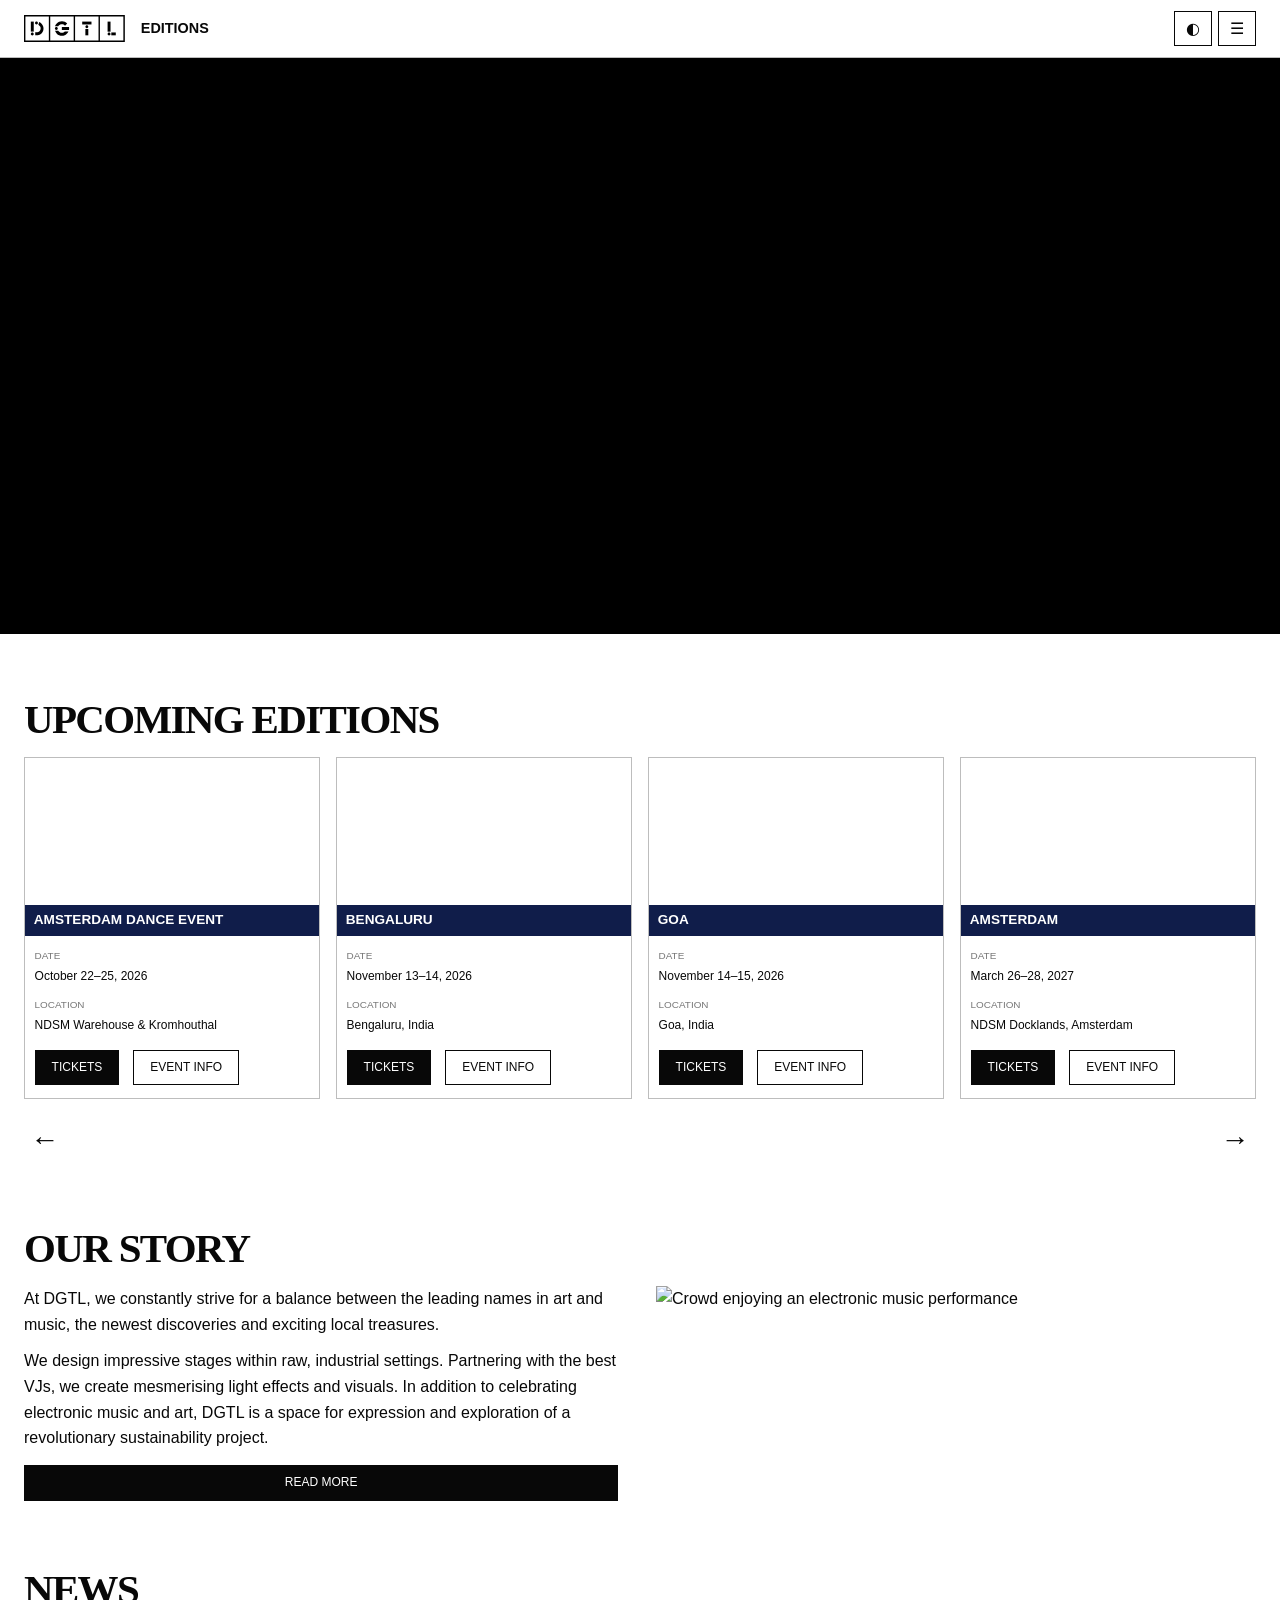
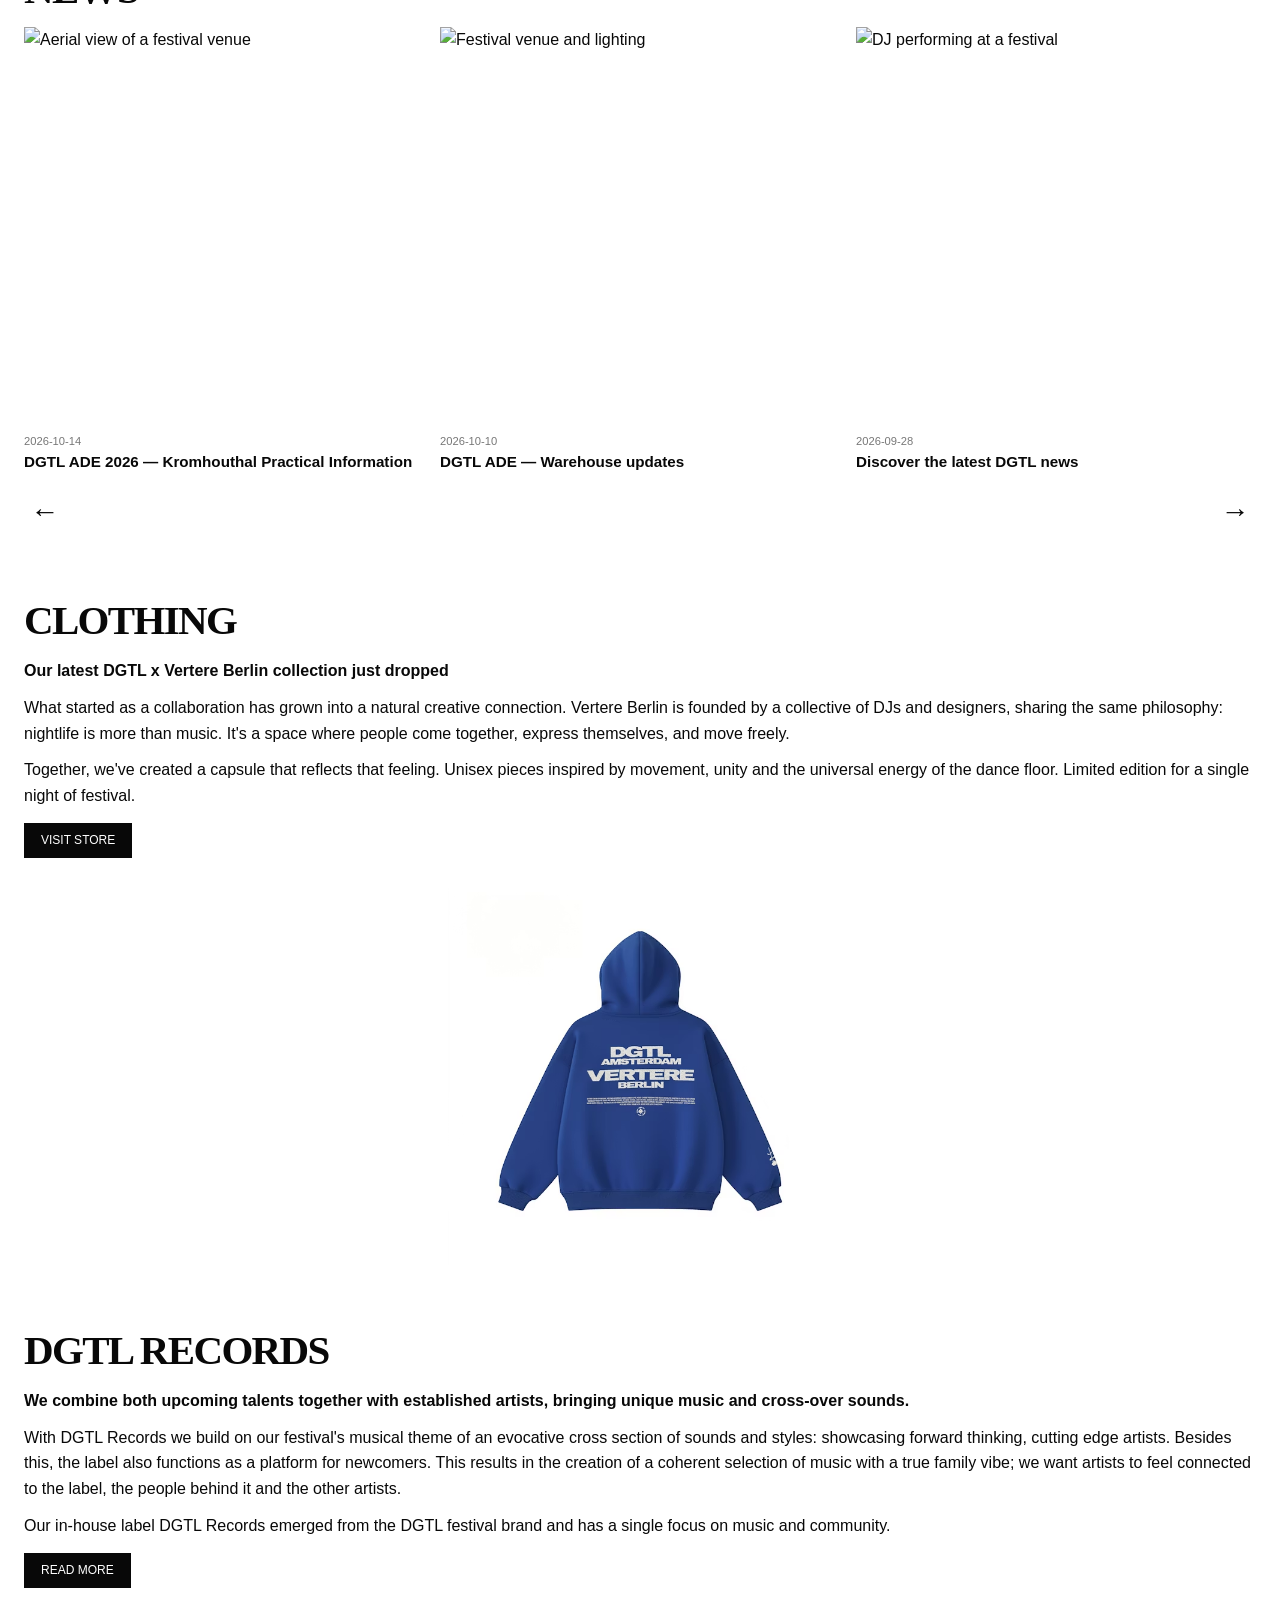
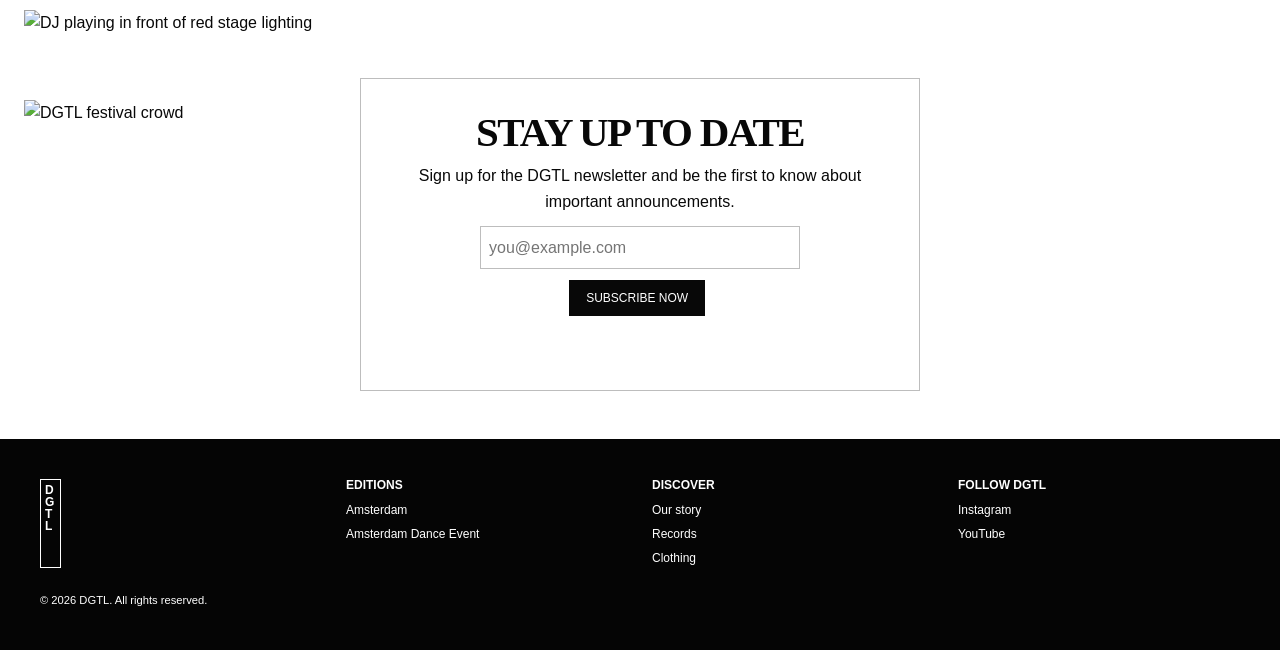
==== commit b4157d5b: "Add files via upload" ====
--- a/index.html
+++ b/index.html
@@ -42,7 +42,7 @@
     <main>
         <section class="hero" aria-label="DGTL introduction">
             <video autoplay muted loop playsinline poster="img/hero.jpg" aria-label="Festival visuals">
-                <source src="img/header.mp4" type="video/mp4">
+                <source src="https://assets.dgtl-festival.com/video/146604/1762529944-dgtl-break-graded-169-main-h264.mp4" type="video/mp4">
             </video>
         </section>
 
@@ -51,7 +51,10 @@
             <div class="horizontal-list">
                 <article class="edition-card">
                     <a href="editions.html">
-                        <img src="img/header.mp4" alt="Artwork for Amsterdam Dance Event" loading="lazy">
+                        <video autoplay muted loop playsinline>
+                            <source src="img/header.mp4" type="video/mp4">
+                            Je browser ondersteunt deze video niet.
+                        </video>
                         <h2>Amsterdam Dance Event</h2>
                     </a>
                     <p class="label">Date</p><p>October 22–25, 2026</p>
@@ -62,7 +65,10 @@
 
                 <article class="edition-card">
                     <a href="#bengaluru">
-                        <img src="img/header.mp4" alt="Artwork for DGTL Bengaluru" loading="lazy">
+                        <video autoplay muted loop playsinline>
+                            <source src="img/header.mp4" type="video/mp4">
+                            Je browser ondersteunt deze video niet.
+                        </video>
                         <h2>Bengaluru</h2>
                     </a>
                     <p class="label">Date</p><p>November 13–14, 2026</p>
@@ -73,7 +79,10 @@
 
                 <article class="edition-card">
                     <a href="#goa">
-                        <img src="img/header.mp4" alt="Artwork for DGTL Goa" loading="lazy">
+                        <video autoplay muted loop playsinline>
+                            <source src="img/header.mp4" type="video/mp4">
+                            Je browser ondersteunt deze video niet.
+                        </video>
                         <h2>Goa</h2>
                     </a>
                     <p class="label">Date</p><p>November 14–15, 2026</p>
@@ -84,7 +93,10 @@
 
                 <article class="edition-card">
                     <a href="amsterdam.html">
-                        <img src="img/header.mp4" alt="Artwork for DGTL Amsterdam 2027" loading="lazy">
+                        <video autoplay muted loop playsinline>
+                            <source src="img/header.mp4" type="video/mp4">
+                            Je browser ondersteunt deze video niet.
+                        </video>
                         <h2>Amsterdam</h2>
                     </a>
                     <p class="label">Date</p><p>March 26–28, 2027</p>
--- a/style/style.css
+++ b/style/style.css
@@ -6,7 +6,7 @@
     --border: #bdbdbd;
     --accent: #101d4a;
     --button-text: #ffffff;
-    --content-width: 75rem;
+    --content-width: 84rem;
 }
 
 * {
@@ -22,8 +22,8 @@
     color: var(--text);
     background: var(--background);
     font-family: Arial, Helvetica, sans-serif;
-    font-size: 0.9rem;
-    line-height: 1.5;
+    font-size: 1rem;
+    line-height: 1.6;
     transition: background-color 250ms ease, color 250ms ease;
 }
 
@@ -66,7 +66,7 @@
 }
 
 h1, h2 {
-    font-size: clamp(1.45rem, 4vw, 2.3rem);
+    font-size: clamp(1.8rem, 3.2vw, 3rem);
     letter-spacing: -0.04em;
 }
 
@@ -182,15 +182,15 @@
 
 .hero video {
     width: 100%;
-    height: clamp(5.2rem, 25vw, 22rem);
+    height: clamp(18rem, 45vw, 40rem);
     object-fit: cover;
 }
 
 /* Algemene secties */
 .content-section {
-    width: min(var(--content-width), calc(100% - 1.5rem));
+    width: min(var(--content-width), calc(100% - 3rem));
     margin: 0 auto;
-    padding: 2.3rem 0 0;
+    padding: 3rem 0 0;
 }
 
 .content-section h1, .content-section h2 {
@@ -359,8 +359,8 @@
 /* Newsletter */
 .newsletter-section {
     position: relative;
-    width: min(var(--content-width), calc(100% - 1.5rem));
-    margin: 3rem auto 2.5rem;
+    width: min(var(--content-width), calc(100% - 3rem));
+    margin: 4rem auto 3rem;
 }
 
 .newsletter-section > img {
@@ -567,486 +567,13 @@
     }
 }
 
-/* Amsterdam editions page */
-
-.amsterdam-hero {
-    position: relative;
-    width: 100%;
-    height: 500px;
-    overflow: hidden;
-}
-
-.amsterdam-hero video {
-    width: 100%;
-    height: 100%;
-    object-fit: cover;
-}
-
-.amsterdam-event-info {
-    display: grid;
-    grid-template-columns: 1fr 2fr;
-    gap: 40px;
-    padding: 50px 5%;
-}
-
-@media (max-width: 700px) {
-    .amsterdam-hero {
-        height: 300px;
-    }
-
-    .amsterdam-event-info {
-        grid-template-columns: 1fr;
-        gap: 25px;
-        padding: 30px 5%;
-    }
-}
-
-/* ========================================
-   AMSTERDAM EDITIONS PAGINA
-======================================== */
-
-.amsterdam-page .amsterdam-hero {
-    position: relative;
-    display: grid;
-    place-items: center;
-    height: clamp(16rem, 42vw, 35rem);
-    overflow: hidden;
-    color: white;
-    background: #3720b8;
-    text-align: center;
-}
-
-.amsterdam-page .amsterdam-hero video,
-.amsterdam-page .amsterdam-hero-fallback {
-    position: absolute;
-    inset: 0;
-    width: 100%;
-    height: 100%;
-    object-fit: cover;
-}
-
+/* Amsterdam hero fallback */
 .amsterdam-page .amsterdam-hero-fallback {
     background:
         linear-gradient(135deg, transparent 20%, #a627e6 20% 42%, transparent 42%),
         linear-gradient(35deg, #e94365 0 25%, #3520e8 25% 60%, #11152f 60%);
 }
 
-.amsterdam-page .amsterdam-hero-content {
-    position: relative;
-    z-index: 1;
-    padding: 1rem;
-    text-shadow: 0 2px 10px rgb(0 0 0 / 35%);
-}
-
-.amsterdam-page .amsterdam-hero h1 {
-    font-family: Arial, Helvetica, sans-serif;
-    font-size: clamp(2rem, 7vw, 5rem);
-    line-height: 0.95;
-    letter-spacing: -0.06em;
-}
-
-.amsterdam-page .amsterdam-event-info {
-    display: grid;
-    grid-template-columns: minmax(13rem, 0.8fr) minmax(0, 1.7fr);
-    gap: clamp(1.5rem, 5vw, 4.5rem);
-    width: min(var(--content-width), calc(100% - 1.5rem));
-    margin: 0 auto;
-    padding-top: 2.5rem;
-}
-
-.amsterdam-page .amsterdam-signup {
-    display: flex;
-    width: 100%;
-    background: #1717e9;
-    color: white;
-}
-
-.amsterdam-page .amsterdam-event-details {
-    display: grid;
-    gap: 1.2rem;
-    margin-top: 0.8rem;
-    padding: 1.4rem;
-    background: #f0f0f5;
-    color: #111;
-    font-size: 0.75rem;
-}
-
-.amsterdam-page .amsterdam-detail-label {
-    display: block;
-    margin-bottom: 0.3rem;
-    color: #777;
-    font-size: 0.6rem;
-    text-transform: uppercase;
-}
-
-.amsterdam-page .amsterdam-tabs,
-.amsterdam-page .amsterdam-faq-tabs {
-    display: flex;
-    gap: 1.2rem;
-    border-bottom: 1px solid var(--text);
-}
-
-.amsterdam-page .amsterdam-tab,
-.amsterdam-page .amsterdam-faq-tabs button {
-    padding: 0.6rem 0;
-    border: 0;
-    color: var(--text);
-    background: transparent;
-    font-size: 0.75rem;
-    text-transform: uppercase;
-    cursor: pointer;
-}
-
-.amsterdam-page .amsterdam-tab.is-active,
-.amsterdam-page .amsterdam-faq-tabs button.is-active {
-    color: #1717e9;
-    text-decoration: underline;
-    text-underline-offset: 0.3rem;
-}
-
-.amsterdam-page .is-hidden {
-    display: none !important;
-}
-
-.amsterdam-page .amsterdam-about-image {
-    width: min(100%, 32rem);
-    max-height: 24rem;
-    margin: 1.5rem auto;
-    object-fit: cover;
-}
-
-.amsterdam-page .amsterdam-video-card {
-    position: relative;
-    display: block;
-    width: min(100%, 25rem);
-    margin: 1.5rem auto;
-}
-
-.amsterdam-page .amsterdam-video-card img {
-    width: 100%;
-    aspect-ratio: 16 / 9;
-    object-fit: cover;
-}
-
-.amsterdam-page .amsterdam-video-card span {
-    position: absolute;
-    top: 50%;
-    left: 50%;
-    display: grid;
-    width: 3rem;
-    height: 3rem;
-    place-items: center;
-    border-radius: 50%;
-    color: white;
-    background: rgb(0 0 0 / 65%);
-    transform: translate(-50%, -50%);
-}
-
-.amsterdam-page .amsterdam-carousel-track {
-    display: flex;
-    gap: 0.7rem;
-    overflow-x: auto;
-    scroll-snap-type: x mandatory;
-    scrollbar-width: none;
-}
-
-.amsterdam-page .amsterdam-carousel-track img {
-    flex: 0 0 78%;
-    width: 78%;
-    aspect-ratio: 4 / 3;
-    object-fit: cover;
-    scroll-snap-align: start;
-}
-
-.amsterdam-page .amsterdam-carousel-arrow {
-    margin-top: 0.4rem;
-    border: 0;
-    background: transparent;
-    color: var(--text);
-    font-size: 1.8rem;
-    cursor: pointer;
-}
-
-.amsterdam-page .amsterdam-news-grid {
-    display: grid;
-    grid-template-columns: repeat(2, minmax(0, 1fr));
-    gap: 0.8rem;
-}
-
-.amsterdam-page .amsterdam-news-card img {
-    width: 100%;
-    aspect-ratio: 1 / 1;
-    object-fit: cover;
-}
-
-.amsterdam-page .amsterdam-merch {
-    display: grid;
-    grid-template-columns: 1fr 1fr;
-    gap: 2rem;
-    align-items: center;
-}
-
-.amsterdam-page .amsterdam-merch-image img {
-    width: 100%;
-}
-
-.amsterdam-page .amsterdam-partner-grid {
-    display: grid;
-    grid-template-columns: repeat(4, minmax(0, 1fr));
-    gap: 2rem 1rem;
-    align-items: center;
-    text-align: center;
-    font-weight: 900;
-}
-
-.amsterdam-page .amsterdam-partner-round {
-    display: grid;
-    width: 3.5rem;
-    height: 3.5rem;
-    place-items: center;
-    justify-self: center;
-    border: 2px solid var(--text);
-    border-radius: 50%;
-}
-
-.amsterdam-page .amsterdam-faq-list details {
-    border-bottom: 1px solid var(--border);
-}
-
-.amsterdam-page .amsterdam-faq-list summary {
-    padding: 0.9rem 1.5rem 0.9rem 0;
-    cursor: pointer;
-    font-size: 0.72rem;
-    font-weight: 700;
-    text-transform: uppercase;
-}
-
-.amsterdam-page .amsterdam-faq-list details p {
-    font-size: 0.8rem;
-}
-
-@media (max-width: 699px) {
-    .amsterdam-page .amsterdam-event-info {
-        grid-template-columns: 1fr;
-        gap: 2rem;
-        padding-top: 1.5rem;
-    }
-
-    .amsterdam-page .amsterdam-hero {
-        height: 48vw;
-        min-height: 14rem;
-    }
-
-    .amsterdam-page .amsterdam-news-grid {
-        gap: 0.65rem;
-    }
-
-    .amsterdam-page .amsterdam-news-card h3 {
-        font-size: 0.7rem;
-    }
-
-    .amsterdam-page .amsterdam-merch {
-        grid-template-columns: 1fr;
-        gap: 1.3rem;
-    }
-
-    .amsterdam-page .amsterdam-partner-grid {
-        grid-template-columns: repeat(2, minmax(0, 1fr));
-    }
-}
-
-/* Algemene verbeteringen voor de mobiele weergave */
-.amsterdam-page {
-    width: 100%;
-    overflow-x: hidden;
-}
-
-.amsterdam-page img,
-.amsterdam-page video {
-    max-width: 100%;
-}
-
-.amsterdam-page .amsterdam-news-grid,
-.amsterdam-page .amsterdam-partner-grid {
-    width: 100%;
-    box-sizing: border-box;
-}
-
-.amsterdam-page .amsterdam-news-card img {
-    display: block;
-    width: 100%;
-    height: auto;
-    object-fit: cover;
-}
-
-.amsterdam-page .amsterdam-hero video {
-    display: block;
-    width: 100%;
-    height: 100%;
-    object-fit: cover;
-}
-
-@media (max-width: 600px) {
-    .amsterdam-page .amsterdam-news-grid {
-        grid-template-columns: 1fr;
-    }
-
-    .amsterdam-page .amsterdam-news-card {
-        min-width: 0;
-    }
-}
-
-/* Header van de Amsterdam-pagina */
-.amsterdam-page .site-header {
-    display: flex;
-    align-items: center;
-    justify-content: space-between;
-    gap: 0.6rem;
-    padding: 0.6rem 1rem;
-}
-
-.amsterdam-page .site-header .brand {
-    display: block;
-    flex: 0 0 auto;
-}
-
-.amsterdam-page .site-header .brand img {
-    width: 6rem;
-    max-width: 100%;
-}
-
-.amsterdam-page .main-nav {
-    display: flex;
-    flex: 1 1 auto;
-    align-items: center;
-    justify-content: center;
-    gap: clamp(0.4rem, 1.5vw, 1.5rem);
-}
-
-.amsterdam-page .main-nav a {
-    font-size: clamp(0.55rem, 1vw, 0.85rem);
-    line-height: 1.2;
-    text-transform: uppercase;
-}
-
-.amsterdam-page .main-nav a.active {
-    font-weight: 700;
-}
-
-.amsterdam-page .header-actions {
-    flex: 0 0 auto;
-}
-
-@media (max-width: 600px) {
-    .amsterdam-page .site-header {
-        gap: 0.4rem;
-        padding: 0.5rem;
-    }
-
-    .amsterdam-page .site-header .brand img {
-        width: 4.5rem;
-    }
-
-    .amsterdam-page .main-nav {
-        flex-direction: column;
-        align-items: flex-start;
-        gap: 0.2rem;
-        min-width: 0;
-    }
-
-    .amsterdam-page .main-nav a {
-        padding: 0;
-        font-size: 0.6rem;
-    }
-
-    .amsterdam-page .header-actions {
-        gap: 0.2rem;
-    }
-
-    .amsterdam-page .icon-button {
-        min-width: 2rem;
-        min-height: 2rem;
-        padding: 0.2rem;
-    }
-}
-
-/* Uitlijning van de Amsterdam-secties */
-.amsterdam-page .section-wrap {
-    width: min(var(--content-width), calc(100% - 2rem));
-    margin-right: auto;
-    margin-left: auto;
-}
-
-.amsterdam-page #gallery,
-.amsterdam-page #event-news,
-.amsterdam-page .partners,
-.amsterdam-page .faq-section {
-    padding-top: 2.5rem;
-}
-
-.amsterdam-page .section-heading {
-    display: flex;
-    align-items: baseline;
-    justify-content: space-between;
-    gap: 1rem;
-}
-
-.amsterdam-page .amsterdam-carousel-track {
-    display: flex;
-    gap: 0.8rem;
-    overflow-x: auto;
-    padding-bottom: 0.75rem;
-    scroll-snap-type: x mandatory;
-    -webkit-overflow-scrolling: touch;
-}
-
-.amsterdam-page .amsterdam-carousel-track img {
-    flex: 0 0 80%;
-    width: 80%;
-    height: auto;
-    aspect-ratio: 4 / 3;
-    object-fit: cover;
-    scroll-snap-align: start;
-}
-
-.amsterdam-page .amsterdam-news-grid {
-    display: grid;
-    grid-template-columns: repeat(2, minmax(0, 1fr));
-    gap: 1rem;
-}
-
-.amsterdam-page .amsterdam-news-card {
-    min-width: 0;
-}
-
-.amsterdam-page .amsterdam-news-card img {
-    width: 100%;
-    aspect-ratio: 4 / 3;
-    object-fit: cover;
-}
-
-.amsterdam-page .amsterdam-news-card .date {
-    margin-top: 0.75rem;
-    color: #777;
-    font-size: 0.7rem;
-}
-
-@media (max-width: 600px) {
-    .amsterdam-page .section-wrap {
-        width: calc(100% - 2rem);
-    }
-
-    .amsterdam-page .amsterdam-news-grid {
-        grid-template-columns: 1fr;
-        gap: 1.5rem;
-    }
-
-    .amsterdam-page .amsterdam-carousel-track img {
-        flex-basis: 85%;
-        width: 85%;
-    }
-}
-
 /* ========================================
    FIXES VOOR DE AMSTERDAM-PAGINA
 ======================================== */
@@ -1058,7 +585,7 @@
 }
 
 .amsterdam-page .section-wrap {
-    width: min(75rem, calc(100% - 2rem));
+    width: min(84rem, calc(100% - 4rem));
     margin-right: auto;
     margin-left: auto;
     padding-top: 2.5rem;
@@ -1082,7 +609,7 @@
     align-items: center;
     justify-content: space-between;
     gap: 0.5rem;
-    padding: 0.65rem 1rem;
+    padding: 0.5rem 1rem;
     border-bottom: 1px solid var(--border);
     background: var(--background);
 }
@@ -1149,9 +676,9 @@
     display: grid;
     grid-template-columns: minmax(13rem, 0.8fr) minmax(0, 1.7fr);
     gap: 2.5rem;
-    width: min(75rem, calc(100% - 2rem));
+    width: min(84rem, calc(100% - 4rem));
     margin: 0 auto;
-    padding: 2.5rem 0 0;
+    padding: 3.5rem 0 0;
 }
 
 .amsterdam-page .ticket-column {
@@ -1468,8 +995,8 @@
     }
 
     .amsterdam-page .section-wrap {
-        width: calc(100% - 2rem);
-        padding-top: 2rem;
+        width: calc(100% - 1.5rem);
+        padding-top: 2.5rem;
     }
 
     .amsterdam-page .amsterdam-carousel-track img {
@@ -1501,7 +1028,240 @@
 /* Desktop */
 @media (min-width: 1000px) {
     .amsterdam-page .amsterdam-carousel-track img {
-        flex-basis: 32%;
-        width: 32%;
-    }
-}+        flex-basis: 38%;
+        width: 38%;
+    }
+}
+
+/* Crowd-afbeelding gedeeltelijk over de hero laten vallen */
+
+.amsterdam-page .amsterdam-hero {
+    position: relative;
+    z-index: 1;
+    margin-bottom: 0;
+}
+
+.amsterdam-page .amsterdam-event-info {
+    position: relative;
+    z-index: 2;
+}
+
+.amsterdam-page .amsterdam-about-image {
+    position: relative;
+    z-index: 2;
+    width: min(100%, 32rem);
+    margin: -1rem auto 1.5rem;
+    object-fit: cover;
+}
+
+/* Event News: horizontaal scrollbare rij */
+
+.amsterdam-page .amsterdam-news-grid {
+    display: flex;
+    gap: 1rem;
+    overflow-x: auto;
+    overflow-y: hidden;
+    padding: 0 0 1rem;
+    scroll-snap-type: x mandatory;
+    -webkit-overflow-scrolling: touch;
+    scrollbar-width: thin;
+}
+
+.amsterdam-page .amsterdam-news-card {
+    flex: 0 0 85%;
+    min-width: 0;
+    scroll-snap-align: start;
+}
+
+.amsterdam-page .amsterdam-news-card img {
+    display: block;
+    width: 100%;
+    aspect-ratio: 4 / 3;
+    object-fit: cover;
+}
+
+@media (min-width: 700px) {
+    .amsterdam-page .amsterdam-news-card {
+        flex-basis: 42%;
+    }
+}
+
+/* DGTL x VERTIER-sectie */
+
+.amsterdam-page .amsterdam-merch {
+    display: flex;
+    flex-direction: column;
+    align-items: center;
+    gap: 1.5rem;
+
+    width: 100%;
+    max-width: none;
+    margin: 3rem 0 0;
+    padding: 2.5rem 1rem;
+
+    color: #111;
+    background: #fff;
+    text-align: center;
+}
+
+.amsterdam-page .amsterdam-merch-image {
+    width: 100%;
+    max-width: 60rem;
+}
+
+.amsterdam-page .amsterdam-merch-image img {
+    display: block;
+    width: 100%;
+    height: auto;
+    object-fit: cover;
+}
+
+.amsterdam-page .amsterdam-merch .merch-copy {
+    width: 100%;
+    max-width: 36rem;
+    margin: 0 auto;
+    text-align: center;
+}
+
+.amsterdam-page .amsterdam-merch h2 {
+    margin-bottom: 1rem;
+}
+
+.amsterdam-page .amsterdam-merch p {
+    margin-bottom: 0.8rem;
+}
+
+.amsterdam-page .amsterdam-merch .button {
+    margin: 0.5rem auto 0;
+}
+
+/* Amsterdam-menu standaard verborgen */
+.amsterdam-main-nav {
+    display: none;
+}
+
+/* Menu zichtbaar na een klik op de menuknop */
+.amsterdam-main-nav.is-open {
+    display: flex;
+    flex-direction: column;
+}
+
+/* Container voor de video en de crowd-foto */
+.about-visual {
+    position: relative;
+    width: 100%;
+    max-width: 600px;
+    margin: 60px auto 0;
+}
+
+/* Video die achter de foto uitsteekt */
+.about-video {
+    position: absolute;
+    top: -45px;
+    left: -45px;
+    width: 100%;
+    height: 100%;
+    object-fit: cover;
+    z-index: 0;
+}
+
+/* Crowd-foto op de voorgrond */
+.about-crowd {
+    position: relative;
+    display: block;
+    width: 100%;
+    height: auto;
+    z-index: 1;
+}
+
+@media (max-width: 700px) {
+    .about-visual {
+        width: calc(100% - 30px);
+        margin-top: 40px;
+    }
+
+    .about-video {
+        top: -20px;
+        left: -20px;
+    }
+}
+
+
+/* Extra ruimte en schaal op brede schermen */
+@media (min-width: 1200px) {
+    .content-section {
+        padding-top: 4rem;
+    }
+
+    .amsterdam-page .amsterdam-event-info {
+        gap: 3.5rem;
+        padding-top: 3.5rem;
+    }
+
+    .amsterdam-page .amsterdam-tab-panel p,
+    .amsterdam-page .amsterdam-event-details {
+        font-size: 1rem;
+        line-height: 1.65;
+    }
+
+    .amsterdam-page .section-heading {
+        margin-bottom: 1.25rem;
+    }
+}
+
+
+/* Amsterdam-pagina: header en content dezelfde schaal als de homepage */
+.amsterdam-page .site-header {
+    gap: 1rem;
+    min-height: 4.5rem;
+    padding: 0.75rem 1.5rem;
+}
+
+.amsterdam-page .site-header .logo img {
+    width: 8rem;
+    max-width: 100%;
+    height: auto;
+}
+
+.amsterdam-page .site-header .header-actions {
+    gap: 0.5rem;
+}
+
+.amsterdam-page .site-header .icon-button {
+    min-width: 2.8rem;
+    min-height: 2.8rem;
+    font-size: 1.1rem;
+}
+
+/* Gebruik dezelfde maximale breedte en zijmarges als de homepage */
+.amsterdam-page .section-wrap {
+    width: min(var(--content-width), calc(100% - 3rem));
+}
+
+.amsterdam-page .amsterdam-event-info {
+    width: min(var(--content-width), calc(100% - 3rem));
+}
+
+/* Houd de header en content comfortabel op kleinere schermen */
+@media (max-width: 699px) {
+    .amsterdam-page .site-header {
+        min-height: 3.8rem;
+        gap: 0.5rem;
+        padding: 0.5rem 0.75rem;
+    }
+
+    .amsterdam-page .site-header .logo img {
+        width: 5.5rem;
+    }
+
+    .amsterdam-page .site-header .icon-button {
+        min-width: 2.2rem;
+        min-height: 2.2rem;
+        font-size: 1rem;
+    }
+
+    .amsterdam-page .section-wrap,
+    .amsterdam-page .amsterdam-event-info {
+        width: calc(100% - 1.5rem);
+    }
+}
